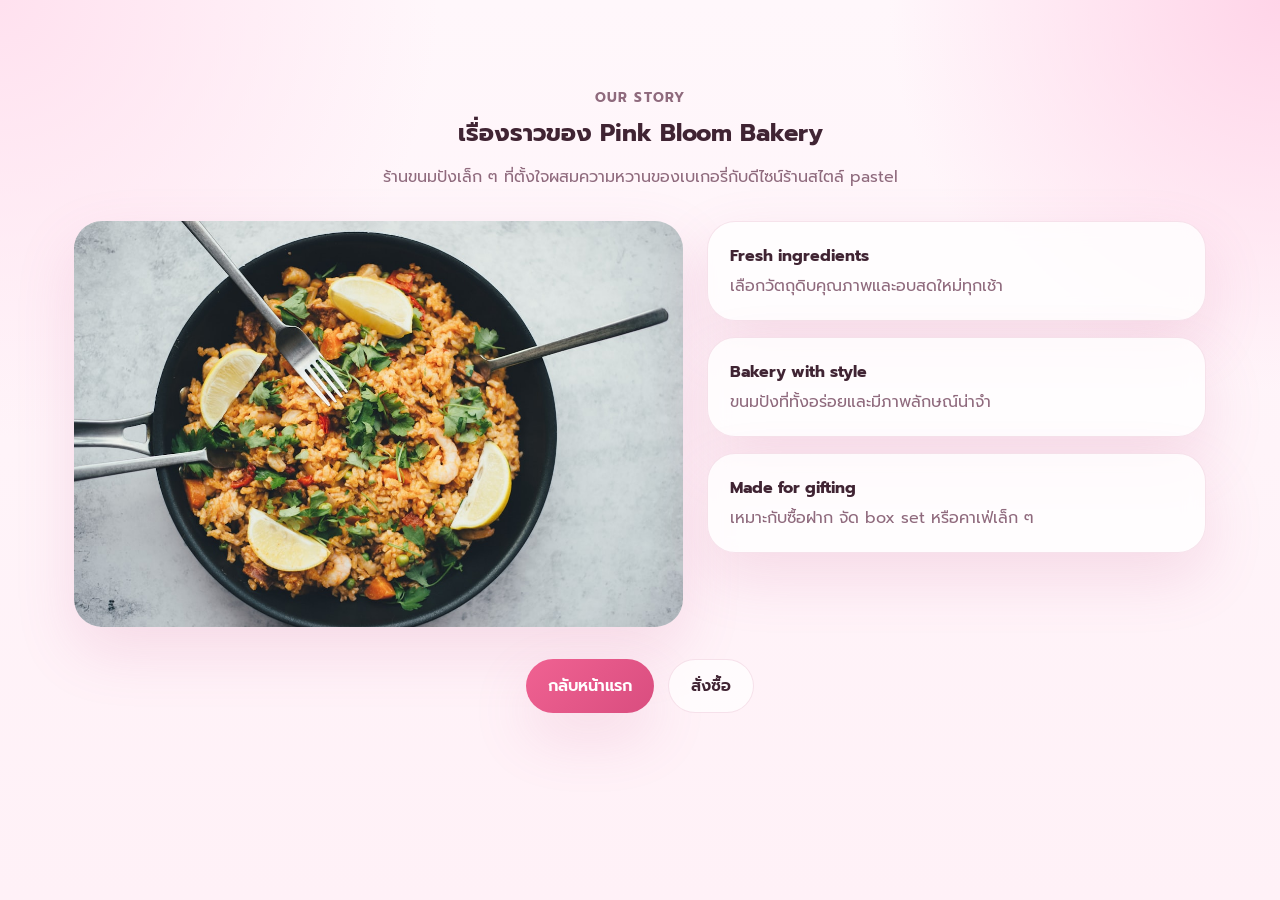
==== pages/about.html @ 3eadd6f1 "Initial bakery website" ====
<!DOCTYPE html>
<html lang="th">
  <head>
    <meta charset="UTF-8" />
    <meta name="viewport" content="width=device-width, initial-scale=1.0" />
    <title>About | Pink Bloom Bakery</title>
    <link rel="preconnect" href="https://fonts.googleapis.com" />
    <link rel="preconnect" href="https://fonts.gstatic.com" crossorigin />
    <link href="https://fonts.googleapis.com/css2?family=Prompt:wght@300;400;500;600;700&display=swap" rel="stylesheet" />
    <link rel="stylesheet" href="../assets/css/styles.css" />
  </head>
  <body>
    <main class="section inner-page">
      <div class="section-heading centered">
        <p class="eyebrow">Our story</p>
        <h2>เรื่องราวของ Pink Bloom Bakery</h2>
        <p>ร้านขนมปังเล็ก ๆ ที่ตั้งใจผสมความหวานของเบเกอรี่กับดีไซน์ร้านสไตล์ pastel</p>
      </div>

      <div class="about-layout pro-about">
        <div>
          <img class="rounded-media" src="../assets/images/bakery-shop.jpg" alt="ร้านเบเกอรี่" />
        </div>
        <div class="features">
          <div class="feature">
            <strong>Fresh ingredients</strong>
            <span>เลือกวัตถุดิบคุณภาพและอบสดใหม่ทุกเช้า</span>
          </div>
          <div class="feature">
            <strong>Bakery with style</strong>
            <span>ขนมปังที่ทั้งอร่อยและมีภาพลักษณ์น่าจำ</span>
          </div>
          <div class="feature">
            <strong>Made for gifting</strong>
            <span>เหมาะกับซื้อฝาก จัด box set หรือคาเฟ่เล็ก ๆ</span>
          </div>
        </div>
      </div>

      <div class="hero-actions" style="justify-content:center; margin-top: 32px;">
        <a class="btn btn-primary" href="../index.html">กลับหน้าแรก</a>
        <a class="btn btn-secondary" href="contact.html">สั่งซื้อ</a>
      </div>
    </main>
    <script src="../assets/js/script.js"></script>
  </body>
</html>
---- assets/css/styles.css ----
:root {
  --bg: #fff7fb;
  --bg-soft: #fff1f7;
  --surface: rgba(255, 255, 255, 0.78);
  --surface-strong: #ffffff;
  --text: #402433;
  --muted: #8f6a7d;
  --primary: #f06292;
  --primary-dark: #d94d7f;
  --accent: #ffd8e7;
  --accent-strong: #ffc0da;
  --border: rgba(204, 108, 150, 0.18);
  --shadow: 0 24px 60px rgba(202, 89, 140, 0.16);
}

* {
  box-sizing: border-box;
}

html {
  scroll-behavior: smooth;
}

body {
  margin: 0;
  font-family: "Prompt", sans-serif;
  color: var(--text);
  background:
    radial-gradient(circle at top left, #ffe1ef 0%, transparent 28%),
    radial-gradient(circle at top right, #ffd4e8 0%, transparent 25%),
    linear-gradient(180deg, var(--bg) 0%, var(--bg-soft) 100%);
}

img {
  display: block;
  width: 100%;
}

.product-card,
.feature,
.gallery-item,
.contact-box {
  opacity: 0;
  transform: translateY(24px);
  transition: opacity 0.7s ease, transform 0.7s ease;
}

.product-card.is-visible,
.feature.is-visible,
.gallery-item.is-visible,
.contact-box.is-visible {
  opacity: 1;
  transform: translateY(0);
}

.hero {
  padding: 24px 24px 72px;
}

.nav,
.hero-content,
.section,
.contact-box {
  max-width: 1180px;
  margin: 0 auto;
}

.nav {
  display: flex;
  align-items: center;
  justify-content: space-between;
  gap: 18px;
  margin-bottom: 42px;
  padding: 14px 18px;
  border: 1px solid var(--border);
  background: rgba(255, 255, 255, 0.64);
  backdrop-filter: blur(12px);
  border-radius: 999px;
  box-shadow: var(--shadow);
}

.brand {
  color: var(--text);
  text-decoration: none;
  font-size: 1.2rem;
  font-weight: 700;
}

.nav-links {
  display: flex;
  gap: 22px;
  flex-wrap: wrap;
}

.nav-links a,
.nav-cta {
  text-decoration: none;
  font-weight: 500;
}

.nav-links a {
  color: var(--muted);
}

.nav-cta {
  color: white;
  background: linear-gradient(135deg, var(--primary), var(--primary-dark));
  padding: 12px 18px;
  border-radius: 999px;
  box-shadow: var(--shadow);
}

.hero-content {
  display: grid;
  grid-template-columns: 1.02fr 0.98fr;
  gap: 30px;
  align-items: center;
}

.hero-text h1,
.section-heading h2,
.about-layout h2,
.contact-box h2 {
  margin: 0;
  line-height: 1.08;
}

.hero-text h1 {
  font-size: clamp(2.6rem, 4vw, 4.8rem);
  margin-bottom: 18px;
  max-width: 11ch;
}

.subtitle,
.section-heading p,
.about-layout p,
.contact-box p,
.product-content p,
.mini-offer p {
  color: var(--muted);
  line-height: 1.75;
}

.eyebrow {
  color: var(--primary-dark);
  font-size: 0.85rem;
  text-transform: uppercase;
  letter-spacing: 0.08em;
  font-weight: 700;
  margin-bottom: 12px;
}

.hero-actions,
.contact-actions {
  display: flex;
  gap: 14px;
  flex-wrap: wrap;
  margin-top: 28px;
}

.btn {
  display: inline-flex;
  align-items: center;
  justify-content: center;
  border-radius: 999px;
  padding: 14px 22px;
  text-decoration: none;
  font-weight: 600;
  transition: transform 0.2s ease, background 0.2s ease;
}

.btn-primary {
  background: linear-gradient(135deg, var(--primary), var(--primary-dark));
  color: white;
  box-shadow: var(--shadow);
}

.btn-primary:hover {
  transform: translateY(-2px);
}

.btn-secondary {
  color: var(--text);
  background: rgba(255, 255, 255, 0.7);
  border: 1px solid var(--border);
}

.hero-stats {
  display: flex;
  gap: 24px;
  flex-wrap: wrap;
  margin-top: 34px;
}

.hero-stats div {
  min-width: 120px;
}

.hero-stats strong {
  display: block;
  font-size: 1.3rem;
}

.hero-stats span {
  color: var(--muted);
  font-size: 0.95rem;
}

.hero-visual {
  display: grid;
  grid-template-columns: 1.2fr 0.85fr;
  gap: 18px;
  align-items: stretch;
}

.card-image,
.mini-card,
.mini-offer,
.product-card,
.feature,
.contact-box {
  border: 1px solid var(--border);
  background: var(--surface);
  backdrop-filter: blur(10px);
  box-shadow: var(--shadow);
}

.visual-main,
.mini-card,
.product-card,
.gallery-item,
.feature,
.contact-box {
  overflow: hidden;
  border-radius: 28px;
}

.visual-main {
  position: relative;
  min-height: 520px;
}

.visual-main img,
.mini-card img,
.product-card img,
.gallery-item img {
  height: 100%;
  object-fit: cover;
}

.floating-badge {
  position: absolute;
  left: 18px;
  bottom: 18px;
  background: rgba(255, 255, 255, 0.88);
  color: var(--text);
  padding: 12px 16px;
  border-radius: 999px;
  font-weight: 600;
}

.visual-side {
  display: grid;
  gap: 18px;
}

.mini-card {
  min-height: 250px;
}

.mini-offer {
  border-radius: 24px;
  padding: 24px;
  background: linear-gradient(180deg, #ffe4ef 0%, #fff7fb 100%);
}

.mini-offer span {
  color: var(--primary-dark);
  font-size: 0.9rem;
  font-weight: 700;
  text-transform: uppercase;
}

.mini-offer strong {
  display: block;
  margin-top: 8px;
  font-size: 1.8rem;
}

.section {
  padding: 72px 24px;
}

.alt {
  background: rgba(255, 216, 231, 0.28);
}

.centered {
  text-align: center;
  max-width: 760px;
}

.section-heading {
  margin: 0 auto 30px;
}

.grid.cards {
  display: grid;
  grid-template-columns: repeat(3, minmax(0, 1fr));
  gap: 22px;
}

.product-card {
  background: rgba(255, 255, 255, 0.86);
}

.product-card img {
  aspect-ratio: 4 / 3;
}

.product-content {
  padding: 22px;
}

.pill {
  display: inline-flex;
  align-items: center;
  padding: 7px 12px;
  border-radius: 999px;
  background: var(--accent);
  color: var(--primary-dark);
  font-size: 0.8rem;
  font-weight: 700;
  margin-bottom: 12px;
}

.product-content h3 {
  margin: 0 0 8px;
  font-size: 1.4rem;
}

.product-meta {
  display: flex;
  align-items: center;
  justify-content: space-between;
  gap: 12px;
  margin-top: 18px;
}

.product-meta strong {
  color: var(--primary-dark);
  font-size: 1.4rem;
}

.product-meta span {
  color: var(--muted);
  font-size: 0.92rem;
}

.about-layout {
  display: grid;
  grid-template-columns: 1.1fr 0.9fr;
  gap: 24px;
  align-items: start;
  max-width: 1180px;
  margin: 0 auto;
}

.features {
  display: grid;
  gap: 16px;
}

.feature {
  padding: 22px;
}

.feature strong {
  display: block;
  margin-bottom: 6px;
}

.feature span {
  color: var(--muted);
}

.gallery-grid {
  display: grid;
  grid-template-columns: 1.2fr 1fr 1fr;
  gap: 18px;
}

.gallery-item {
  min-height: 260px;
}

.gallery-item.tall {
  min-height: 540px;
}

.contact-box {
  display: flex;
  align-items: center;
  justify-content: space-between;
  gap: 24px;
  padding: 30px;
}

@media (max-width: 980px) {
  .nav,
  .hero-content,
  .hero-visual,
  .about-layout,
  .grid.cards,
  .gallery-grid,
  .contact-box {
    grid-template-columns: 1fr;
    flex-direction: column;
    align-items: flex-start;
  }

  .nav {
    border-radius: 28px;
  }

  .hero-text h1 {
    max-width: none;
  }

  .visual-main,
  .gallery-item.tall {
    min-height: 380px;
  }
}

 .site-footer {
  max-width: 1180px;
  margin: 0 auto 48px;
  padding: 24px;
  display: flex;
  align-items: center;
  justify-content: space-between;
  gap: 18px;
  color: var(--muted);
}

.footer-links {
  display: flex;
  gap: 18px;
  flex-wrap: wrap;
}

.footer-links a {
  color: var(--muted);
  text-decoration: none;
}

.inner-page {
  min-height: 100vh;
}

.rounded-media {
  border-radius: 28px;
  overflow: hidden;
  box-shadow: var(--shadow);
}

.nav.nav-active {
  transform: scale(1.01);
}

.contact-layout {
  display: grid;
  grid-template-columns: 0.9fr 1.1fr;
  gap: 24px;
  max-width: 980px;
  margin: 0 auto;
}

.contact-panel,
.order-form {
  border: 1px solid var(--border);
  background: rgba(255, 255, 255, 0.86);
  box-shadow: var(--shadow);
  border-radius: 28px;
  padding: 24px;
}

.order-form {
  display: grid;
  gap: 16px;
}

.order-form label {
  display: grid;
  gap: 8px;
  font-weight: 500;
}

.order-form input,
.order-form textarea {
  width: 100%;
  border: 1px solid var(--border);
  border-radius: 16px;
  padding: 14px 16px;
  font: inherit;
  background: #fff;
  color: var(--text);
}

.order-form textarea {
  resize: vertical;
}

@media (max-width: 720px) {
  .hero,
  .section {
    padding-inline: 18px;
  }

  .hero {
    padding-top: 18px;
  }

  .nav {
    padding: 16px;
  }

  .nav-links {
    gap: 14px;
  }

  .hero-text h1 {
    font-size: 2.4rem;
  }

  .hero-stats {
    gap: 16px;
  }

  .site-footer {
    padding: 18px;
    flex-direction: column;
    align-items: flex-start;
  }

  .contact-layout {
    grid-template-columns: 1fr;
  }
}
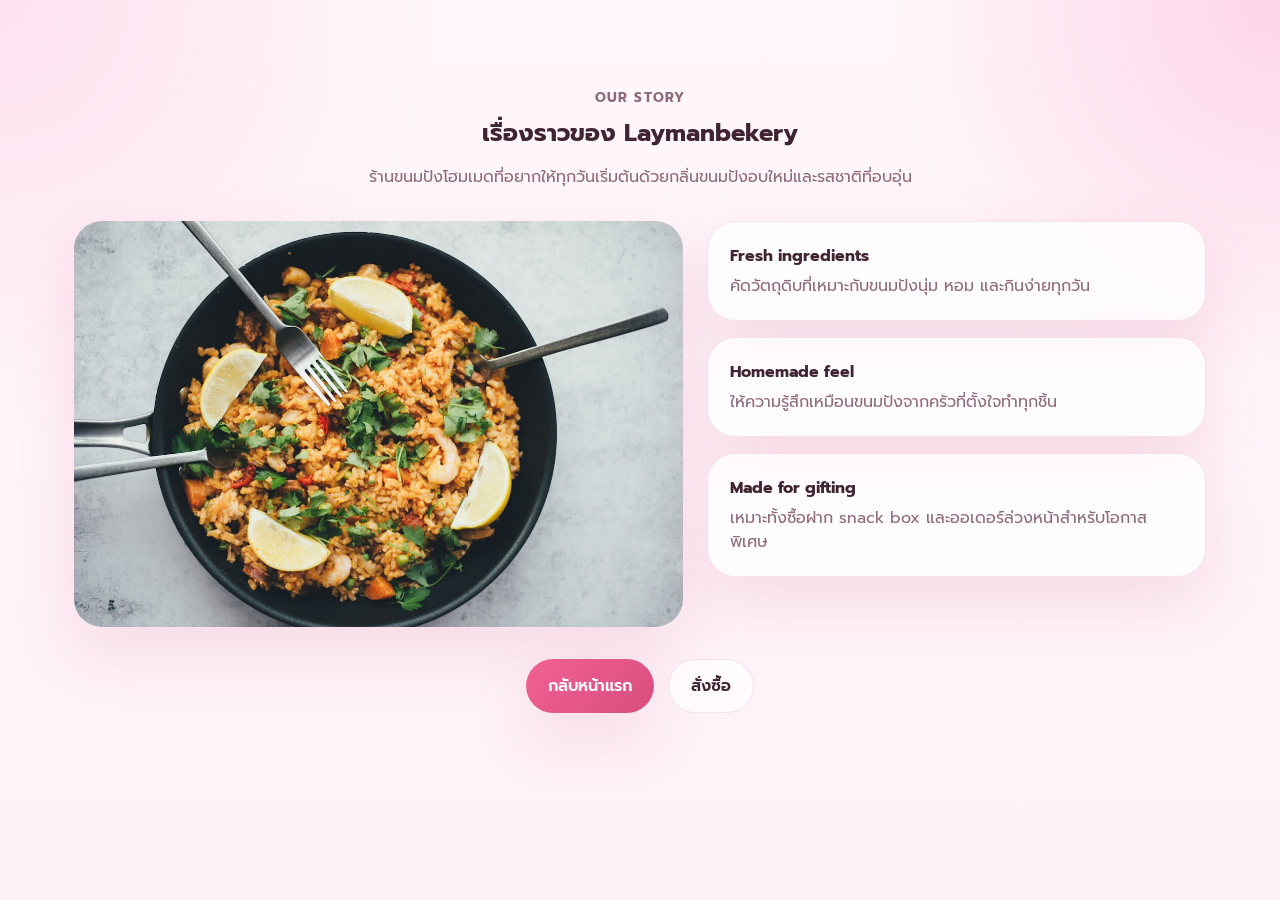
==== commit a5b4c73a: "Polish bakery branding and GitHub Pages metadata" ====
--- a/pages/about.html
+++ b/pages/about.html
@@ -3,7 +3,10 @@
   <head>
     <meta charset="UTF-8" />
     <meta name="viewport" content="width=device-width, initial-scale=1.0" />
-    <title>About | Pink Bloom Bakery</title>
+    <title>About | Laymanbekery</title>
+    <meta name="description" content="รู้จัก Laymanbekery ร้านขนมปังโฮมเมดที่อบสดใหม่ทุกวัน และตั้งใจทำขนมปังให้อร่อยทุกชิ้น" />
+    <link rel="icon" type="image/svg+xml" href="../assets/images/favicon.svg" />
+    <link rel="canonical" href="https://newkyj.github.io/laymansbekeery/pages/about.html" />
     <link rel="preconnect" href="https://fonts.googleapis.com" />
     <link rel="preconnect" href="https://fonts.gstatic.com" crossorigin />
     <link href="https://fonts.googleapis.com/css2?family=Prompt:wght@300;400;500;600;700&display=swap" rel="stylesheet" />
@@ -13,8 +16,8 @@
     <main class="section inner-page">
       <div class="section-heading centered">
         <p class="eyebrow">Our story</p>
-        <h2>เรื่องราวของ Pink Bloom Bakery</h2>
-        <p>ร้านขนมปังเล็ก ๆ ที่ตั้งใจผสมความหวานของเบเกอรี่กับดีไซน์ร้านสไตล์ pastel</p>
+        <h2>เรื่องราวของ Laymanbekery</h2>
+        <p>ร้านขนมปังโฮมเมดที่อยากให้ทุกวันเริ่มต้นด้วยกลิ่นขนมปังอบใหม่และรสชาติที่อบอุ่น</p>
       </div>
 
       <div class="about-layout pro-about">
@@ -24,15 +27,15 @@
         <div class="features">
           <div class="feature">
             <strong>Fresh ingredients</strong>
-            <span>เลือกวัตถุดิบคุณภาพและอบสดใหม่ทุกเช้า</span>
+            <span>คัดวัตถุดิบที่เหมาะกับขนมปังนุ่ม หอม และกินง่ายทุกวัน</span>
           </div>
           <div class="feature">
-            <strong>Bakery with style</strong>
-            <span>ขนมปังที่ทั้งอร่อยและมีภาพลักษณ์น่าจำ</span>
+            <strong>Homemade feel</strong>
+            <span>ให้ความรู้สึกเหมือนขนมปังจากครัวที่ตั้งใจทำทุกชิ้น</span>
           </div>
           <div class="feature">
             <strong>Made for gifting</strong>
-            <span>เหมาะกับซื้อฝาก จัด box set หรือคาเฟ่เล็ก ๆ</span>
+            <span>เหมาะทั้งซื้อฝาก snack box และออเดอร์ล่วงหน้าสำหรับโอกาสพิเศษ</span>
           </div>
         </div>
       </div>
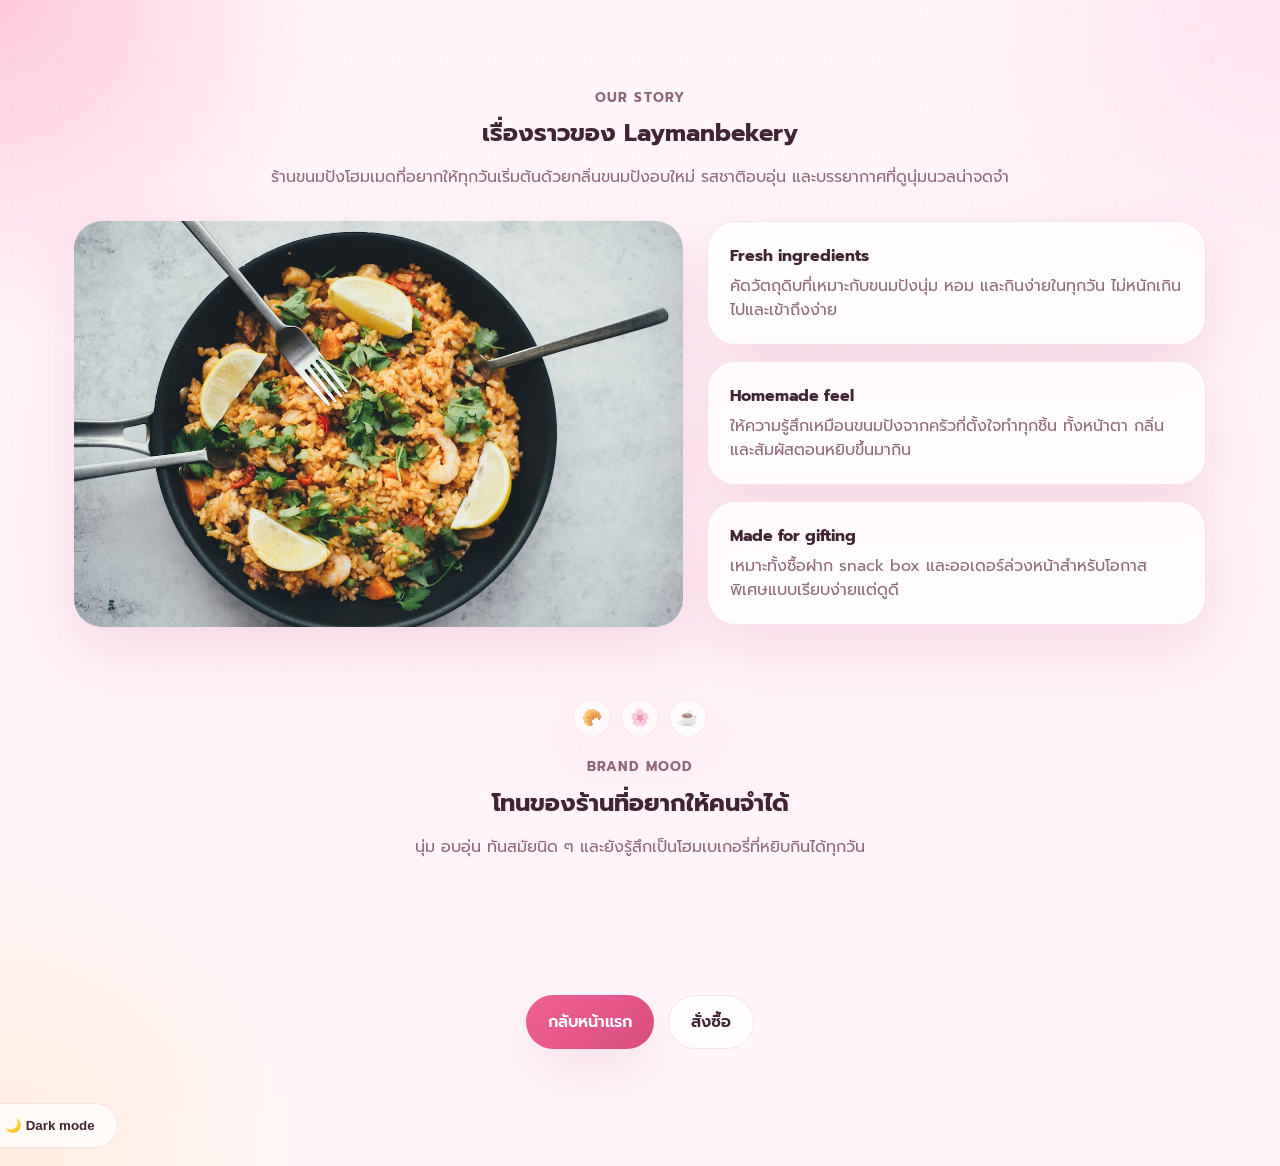
==== commit f00a84c1: "Final polish mobile nav and site consistency" ====
--- a/pages/about.html
+++ b/pages/about.html
@@ -13,38 +13,55 @@
     <link rel="stylesheet" href="../assets/css/styles.css" />
   </head>
   <body>
+    <div class="page-loader" data-page-loader>
+      <div class="page-loader-mark">🥐</div>
+      <p>Laymanbekery กำลังอุ่นเตาอบ...</p>
+    </div>
+
     <main class="section inner-page">
       <div class="section-heading centered">
         <p class="eyebrow">Our story</p>
         <h2>เรื่องราวของ Laymanbekery</h2>
-        <p>ร้านขนมปังโฮมเมดที่อยากให้ทุกวันเริ่มต้นด้วยกลิ่นขนมปังอบใหม่และรสชาติที่อบอุ่น</p>
+        <p>ร้านขนมปังโฮมเมดที่อยากให้ทุกวันเริ่มต้นด้วยกลิ่นขนมปังอบใหม่ รสชาติอบอุ่น และบรรยากาศที่ดูนุ่มนวลน่าจดจำ</p>
       </div>
 
-      <div class="about-layout pro-about">
+      <div class="about-layout pro-about about-story-grid">
         <div>
-          <img class="rounded-media" src="../assets/images/bakery-shop.jpg" alt="ร้านเบเกอรี่" />
+          <img class="rounded-media" src="../assets/images/bakery-shop.jpg" alt="ร้านเบเกอรี่ Laymanbekery" />
         </div>
         <div class="features">
           <div class="feature">
             <strong>Fresh ingredients</strong>
-            <span>คัดวัตถุดิบที่เหมาะกับขนมปังนุ่ม หอม และกินง่ายทุกวัน</span>
+            <span>คัดวัตถุดิบที่เหมาะกับขนมปังนุ่ม หอม และกินง่ายในทุกวัน ไม่หนักเกินไปและเข้าถึงง่าย</span>
           </div>
           <div class="feature">
             <strong>Homemade feel</strong>
-            <span>ให้ความรู้สึกเหมือนขนมปังจากครัวที่ตั้งใจทำทุกชิ้น</span>
+            <span>ให้ความรู้สึกเหมือนขนมปังจากครัวที่ตั้งใจทำทุกชิ้น ทั้งหน้าตา กลิ่น และสัมผัสตอนหยิบขึ้นมากิน</span>
           </div>
           <div class="feature">
             <strong>Made for gifting</strong>
-            <span>เหมาะทั้งซื้อฝาก snack box และออเดอร์ล่วงหน้าสำหรับโอกาสพิเศษ</span>
+            <span>เหมาะทั้งซื้อฝาก snack box และออเดอร์ล่วงหน้าสำหรับโอกาสพิเศษแบบเรียบง่ายแต่ดูดี</span>
           </div>
         </div>
       </div>
 
+      <section class="section section-compact">
+        <div class="section-decor section-decor-center">
+          <span>🥐</span><span>🌸</span><span>☕</span>
+        </div>
+        <div class="section-heading centered">
+          <p class="eyebrow">Brand mood</p>
+          <h2>โทนของร้านที่อยากให้คนจำได้</h2>
+          <p>นุ่ม อบอุ่น ทันสมัยนิด ๆ และยังรู้สึกเป็นโฮมเบเกอรี่ที่หยิบกินได้ทุกวัน</p>
+        </div>
+      </section>
+
       <div class="hero-actions" style="justify-content:center; margin-top: 32px;">
-        <a class="btn btn-primary" href="../index.html">กลับหน้าแรก</a>
+        <a class="btn btn-primary pulse-on-hover" href="../index.html">กลับหน้าแรก</a>
         <a class="btn btn-secondary" href="contact.html">สั่งซื้อ</a>
       </div>
     </main>
+    <button class="btn btn-secondary theme-toggle" type="button" data-theme-toggle>🌙 Dark mode</button>
     <script src="../assets/js/script.js"></script>
   </body>
 </html>
--- a/assets/css/styles.css
+++ b/assets/css/styles.css
@@ -11,540 +11,879 @@
   --accent-strong: #ffc0da;
   --border: rgba(204, 108, 150, 0.18);
   --shadow: 0 24px 60px rgba(202, 89, 140, 0.16);
-}
-
-* {
-  box-sizing: border-box;
-}
-
-html {
-  scroll-behavior: smooth;
-}
-
+  --shadow-hover: 0 28px 70px rgba(202, 89, 140, 0.24);
+}
+
+html[data-theme='dark'] {
+  --bg: #1d1420;
+  --bg-soft: #25182a;
+  --surface: rgba(34, 23, 38, 0.86);
+  --surface-strong: #2a1b2f;
+  --text: #fff4fb;
+  --muted: #d7bdd0;
+  --primary: #ff7bab;
+  --primary-dark: #ff4f94;
+  --accent: rgba(255, 123, 171, 0.18);
+  --accent-strong: rgba(255, 123, 171, 0.3);
+  --border: rgba(255, 175, 208, 0.18);
+  --shadow: 0 24px 60px rgba(0, 0, 0, 0.34);
+  --shadow-hover: 0 28px 70px rgba(0, 0, 0, 0.44);
+}
+
+* { box-sizing: border-box; }
+html { scroll-behavior: smooth; }
 body {
   margin: 0;
   font-family: "Prompt", sans-serif;
   color: var(--text);
   background:
-    radial-gradient(circle at top left, #ffe1ef 0%, transparent 28%),
-    radial-gradient(circle at top right, #ffd4e8 0%, transparent 25%),
-    linear-gradient(180deg, var(--bg) 0%, var(--bg-soft) 100%);
-}
-
-img {
-  display: block;
-  width: 100%;
-}
-
-.product-card,
-.feature,
-.gallery-item,
-.contact-box {
+    radial-gradient(circle at top left, rgba(255, 199, 219, 0.95) 0%, transparent 20%),
+    radial-gradient(circle at top right, rgba(255, 223, 238, 0.9) 0%, transparent 22%),
+    radial-gradient(circle at bottom left, rgba(255, 230, 198, 0.55) 0%, transparent 20%),
+    linear-gradient(180deg, var(--bg) 0%, var(--bg-soft) 45%, var(--bg) 100%);
+  position: relative;
+  overflow-x: hidden;
+}
+html[data-theme='dark'] body {
+  background:
+    radial-gradient(circle at top left, rgba(255, 90, 156, 0.16) 0%, transparent 24%),
+    radial-gradient(circle at top right, rgba(255, 211, 232, 0.08) 0%, transparent 24%),
+    radial-gradient(circle at bottom left, rgba(255, 188, 120, 0.07) 0%, transparent 22%),
+    linear-gradient(180deg, #1b121d 0%, #241629 50%, #1a111d 100%);
+}
+body::before {
+  content: '';
+  position: fixed;
+  inset: 0;
+  pointer-events: none;
+  background-image:
+    radial-gradient(circle at 12px 12px, rgba(240, 98, 146, 0.12) 2px, transparent 2.2px),
+    radial-gradient(circle at 26px 26px, rgba(255, 194, 216, 0.35) 2px, transparent 2.2px);
+  background-size: 48px 48px, 64px 64px;
+  mask-image: linear-gradient(180deg, rgba(0,0,0,0.4), rgba(0,0,0,0.08));
+  opacity: 0.65;
+}
+img { display: block; width: 100%; }
+
+.bg-breads {
+  position: fixed;
+  width: 120px;
+  height: 120px;
+  border-radius: 28px;
+  background: rgba(255, 255, 255, 0.4);
+  backdrop-filter: blur(8px);
+  border: 1px solid rgba(255, 255, 255, 0.45);
+  box-shadow: var(--shadow);
+  pointer-events: none;
+  opacity: 0.85;
+  z-index: 0;
+  animation: floatBread 8s ease-in-out infinite;
+}
+.bg-breads::before,
+.bg-breads::after {
+  content: '🍞';
+  position: absolute;
+  font-size: 2rem;
+}
+.bg-breads::before { left: 18px; top: 14px; }
+.bg-breads::after { right: 14px; bottom: 10px; transform: rotate(12deg); }
+.bg-breads-a { top: 80px; left: -22px; transform: rotate(-10deg); }
+.bg-breads-b { top: 240px; right: -30px; transform: rotate(14deg); animation-delay: 1.5s; }
+.bg-breads-c { bottom: 120px; left: 10px; transform: rotate(8deg); animation-delay: 3s; }
+body > *:not(.bg-breads):not(.page-loader) { position: relative; z-index: 1; }
+
+.page-loader {
+  position: fixed;
+  inset: 0;
+  z-index: 100;
+  display: grid;
+  place-items: center;
+  gap: 10px;
+  background: rgba(255, 247, 251, 0.94);
+  color: var(--text);
+  transition: opacity 0.35s ease, visibility 0.35s ease;
+}
+.page-loader-mark {
+  font-size: 2.8rem;
+  animation: loaderHop 1s ease-in-out infinite;
+}
+.page-loader.is-hidden {
+  opacity: 0;
+  visibility: hidden;
+}
+html[data-theme='dark'] .page-loader {
+  background: rgba(27, 18, 29, 0.95);
+}
+
+.product-card, .feature, .gallery-item, .contact-box, .menu-item, .cart-panel, .cart-demo, .contact-panel, .order-form {
   opacity: 0;
   transform: translateY(24px);
-  transition: opacity 0.7s ease, transform 0.7s ease;
-}
-
-.product-card.is-visible,
-.feature.is-visible,
-.gallery-item.is-visible,
-.contact-box.is-visible {
+  transition: opacity 0.7s ease, transform 0.7s ease, box-shadow 0.2s ease, border-color 0.2s ease;
+}
+.product-card.is-visible, .feature.is-visible, .gallery-item.is-visible, .contact-box.is-visible, .menu-item.is-visible, .cart-panel.is-visible, .cart-demo.is-visible, .contact-panel.is-visible, .order-form.is-visible {
   opacity: 1;
   transform: translateY(0);
 }
-
-.hero {
-  padding: 24px 24px 72px;
-}
-
-.nav,
-.hero-content,
-.section,
-.contact-box {
-  max-width: 1180px;
-  margin: 0 auto;
-}
-
+.product-card:hover, .menu-item:hover, .feature:hover, .gallery-item:hover {
+  box-shadow: var(--shadow-hover);
+  transform: translateY(-4px);
+}
+.hero { padding: 24px 24px 72px; }
+.hero-deluxe::after {
+  content: '';
+  position: absolute;
+  top: 100px;
+  right: 8%;
+  width: 220px;
+  height: 220px;
+  border-radius: 999px;
+  background: radial-gradient(circle, rgba(255,255,255,0.75), rgba(255,255,255,0));
+  filter: blur(6px);
+  pointer-events: none;
+}
+.nav, .hero-content, .section, .contact-box, .cart-demo { max-width: 1180px; margin: 0 auto; }
 .nav {
+  display: flex; align-items: center; justify-content: space-between; gap: 18px; margin-bottom: 42px; padding: 14px 18px;
+  border: 1px solid var(--border); background: rgba(255, 255, 255, 0.64); backdrop-filter: blur(12px);
+  border-radius: 999px; box-shadow: var(--shadow);
+}
+html[data-theme='dark'] .nav,
+html[data-theme='dark'] .brand-logo-mark,
+html[data-theme='dark'] .hero-kicker,
+html[data-theme='dark'] .hero-badges span,
+html[data-theme='dark'] .hero-tagline,
+html[data-theme='dark'] .section-decor span,
+html[data-theme='dark'] .floating-badge,
+html[data-theme='dark'] .hero-photo-chip,
+html[data-theme='dark'] .logo-caption,
+html[data-theme='dark'] .btn-secondary,
+html[data-theme='dark'] .menu-filters button,
+html[data-theme='dark'] .cart-item-row,
+html[data-theme='dark'] .contact-cart-item,
+html[data-theme='dark'] .order-form input,
+html[data-theme='dark'] .order-form textarea,
+html[data-theme='dark'] .menu-toolbar input,
+html[data-theme='dark'] .nutrition-dialog,
+html[data-theme='dark'] .nutrition-grid div {
+  background: rgba(37, 24, 42, 0.88);
+  color: var(--text);
+}
+.brand { color: var(--text); text-decoration: none; font-size: 1.2rem; font-weight: 700; }
+.brand-logo {
+  display: inline-flex;
+  align-items: center;
+  gap: 12px;
+}
+.brand-logo-mark {
+  width: 52px;
+  height: 52px;
+  border-radius: 18px;
+  padding: 6px;
+  background: linear-gradient(180deg, rgba(255,255,255,0.95), rgba(255,233,242,0.95));
+  border: 1px solid var(--border);
+  box-shadow: var(--shadow);
+  display: grid;
+  place-items: center;
+}
+.brand-logo-mark img {
+  width: 100%;
+  height: 100%;
+  object-fit: contain;
+}
+.brand-logo-text {
+  display: grid;
+  line-height: 1.05;
+}
+.brand-logo-text strong {
+  font-size: 1.05rem;
+}
+.brand-logo-text small {
+  color: var(--muted);
+  font-size: 0.74rem;
+  letter-spacing: 0.06em;
+  text-transform: uppercase;
+}
+.nav-links { display: flex; gap: 22px; flex-wrap: wrap; }
+.nav-toggle {
+  display: none;
+  width: 48px;
+  height: 48px;
+  border-radius: 16px;
+  border: 1px solid var(--border);
+  background: rgba(255,255,255,0.7);
+  align-items: center;
+  justify-content: center;
+  flex-direction: column;
+  gap: 5px;
+}
+.nav-toggle span {
+  width: 18px;
+  height: 2px;
+  border-radius: 999px;
+  background: var(--text);
+  transition: transform 0.2s ease, opacity 0.2s ease;
+}
+.nav.is-open .nav-toggle span:nth-child(1) { transform: translateY(7px) rotate(45deg); }
+.nav.is-open .nav-toggle span:nth-child(2) { opacity: 0; }
+.nav.is-open .nav-toggle span:nth-child(3) { transform: translateY(-7px) rotate(-45deg); }
+.nav-links a, .nav-cta, .footer-links a { text-decoration: none; font-weight: 500; }
+.nav-links a { color: var(--muted); }
+.nav-cta {
+  color: white; background: linear-gradient(135deg, var(--primary), var(--primary-dark)); padding: 12px 18px; border-radius: 999px; box-shadow: var(--shadow);
+}
+.hero-content { display: grid; grid-template-columns: 1.02fr 0.98fr; gap: 30px; align-items: center; }
+.hero-text h1, .section-heading h2, .about-layout h2, .contact-box h2, .cart-copy h3 { margin: 0; line-height: 1.08; }
+.hero-text h1 { font-size: clamp(2.6rem, 4vw, 4.8rem); margin-bottom: 18px; max-width: 11ch; }
+.subtitle, .section-heading p, .about-layout p, .contact-box p, .product-content p, .mini-offer p, .menu-toolbar input, .cart-copy p, .contact-panel p { color: var(--muted); line-height: 1.75; }
+.eyebrow {
+  color: var(--primary-dark); font-size: 0.85rem; text-transform: uppercase; letter-spacing: 0.08em; font-weight: 700; margin-bottom: 12px;
+}
+.hero-kicker {
+  display: inline-flex;
+  align-items: center;
+  gap: 10px;
+  padding: 10px 14px;
+  border-radius: 999px;
+  background: rgba(255, 255, 255, 0.7);
+  border: 1px solid var(--border);
+  box-shadow: var(--shadow);
+  font-weight: 600;
+  margin-bottom: 14px;
+}
+.hero-story {
+  position: relative;
+}
+.hero-title-stack {
+  display: grid;
+  gap: 12px;
+}
+.hero-tagline {
+  display: inline-flex;
+  width: fit-content;
+  padding: 8px 14px;
+  border-radius: 999px;
+  background: rgba(255, 216, 231, 0.55);
+  color: var(--primary-dark);
+  font-weight: 700;
+}
+.hero-animated-title {
+  display: grid;
+  gap: 4px;
+  max-width: 12ch;
+}
+.hero-animated-title span {
+  display: inline-block;
+  opacity: 0;
+  transform: translateY(18px);
+  animation: heroLineReveal 0.8s ease forwards;
+  animation-delay: var(--line-delay, 0ms);
+}
+.hero-badges {
   display: flex;
+  gap: 10px;
+  flex-wrap: wrap;
+  margin-top: 16px;
+}
+.hero-badges span {
+  display: inline-flex;
+  align-items: center;
+  padding: 8px 12px;
+  border-radius: 999px;
+  background: rgba(255, 255, 255, 0.7);
+  border: 1px solid var(--border);
+  font-size: 0.9rem;
+  font-weight: 600;
+}
+.hero-actions, .contact-actions { display: flex; gap: 14px; flex-wrap: wrap; margin-top: 28px; }
+.btn {
+  display: inline-flex; align-items: center; justify-content: center; border-radius: 999px; padding: 14px 22px; text-decoration: none; font-weight: 600;
+  transition: transform 0.2s ease, background 0.2s ease, box-shadow 0.2s ease;
+  border: 0;
+  cursor: pointer;
+}
+.btn-primary { background: linear-gradient(135deg, var(--primary), var(--primary-dark)); color: white; box-shadow: var(--shadow); }
+.btn-primary:hover { transform: translateY(-2px); }
+.btn-secondary { color: var(--text); background: rgba(255, 255, 255, 0.7); border: 1px solid var(--border); }
+.btn-cart {
+  padding: 10px 16px;
+  background: #fff0f6;
+  color: var(--primary-dark);
+  border: 1px solid var(--border);
+  box-shadow: none;
+}
+.btn-cart.is-added {
+  background: linear-gradient(135deg, var(--primary), var(--primary-dark));
+  color: #fff;
+}
+.micro-bump {
+  animation: microBump 0.45s ease;
+}
+.pulse-on-hover:hover {
+  animation: subtlePulse 0.7s ease;
+}
+.theme-toggle {
+  position: fixed;
+  right: 18px;
+  bottom: 18px;
+  z-index: 40;
+}
+.hero-stats { display: flex; gap: 24px; flex-wrap: wrap; margin-top: 34px; }
+.hero-stats div { min-width: 120px; }
+.hero-stats strong { display: block; font-size: 1.3rem; }
+.hero-stats span { color: var(--muted); font-size: 0.95rem; }
+.hero-visual { display: grid; grid-template-columns: 1.2fr 0.85fr; gap: 18px; align-items: stretch; }
+.card-image, .mini-card, .mini-offer, .product-card, .feature, .contact-box, .menu-item, .menu-toolbar, .menu-stats, .menu-note, .cart-panel, .cart-demo, .contact-panel, .order-form { border: 1px solid var(--border); background: var(--surface); backdrop-filter: blur(10px); box-shadow: var(--shadow); }
+.visual-main, .mini-card, .product-card, .gallery-item, .feature, .contact-box, .menu-item, .cart-panel, .contact-panel, .order-form { overflow: hidden; border-radius: 28px; }
+.visual-main { position: relative; min-height: 520px; }
+.visual-main img, .mini-card img, .product-card img, .gallery-item img { height: 100%; object-fit: cover; }
+.floating-badge {
+  position: absolute; left: 18px; bottom: 18px; background: rgba(255, 255, 255, 0.88); color: var(--text);
+  padding: 12px 16px; border-radius: 999px; font-weight: 600; box-shadow: var(--shadow);
+}
+.hero-photo-chip {
+  position: absolute;
+  right: 18px;
+  padding: 10px 14px;
+  border-radius: 999px;
+  background: rgba(255,255,255,0.88);
+  box-shadow: var(--shadow);
+  font-weight: 600;
+}
+.hero-photo-chip-top { top: 18px; }
+.hero-photo-chip-bottom { bottom: 70px; }
+.visual-side { display: grid; gap: 18px; }
+.mini-card { min-height: 250px; }
+.mascot-card {
+  display: grid;
+  place-items: center;
+  padding: 14px;
+  background: linear-gradient(180deg, #fff7fb 0%, #ffe9f2 100%);
+  position: relative;
+  isolation: isolate;
+}
+html[data-theme='dark'] .mascot-card,
+html[data-theme='dark'] .mini-offer {
+  background: linear-gradient(180deg, rgba(42, 27, 47, 0.98) 0%, rgba(54, 34, 60, 0.95) 100%);
+}
+.mascot-card img {
+  max-width: 100%;
+  height: auto;
+  animation: mascotBounce 3.2s ease-in-out infinite;
+  transform-origin: center bottom;
+  z-index: 2;
+}
+.mascot-logo-showcase img {
+  width: min(82%, 230px);
+}
+.mascot-orbit {
+  position: absolute;
+  border-radius: 999px;
+  border: 1px dashed rgba(240, 98, 146, 0.25);
+  z-index: 1;
+  animation: orbitSpin 12s linear infinite;
+}
+.orbit-a {
+  width: 220px;
+  height: 220px;
+}
+.orbit-b {
+  width: 150px;
+  height: 150px;
+  animation-direction: reverse;
+  animation-duration: 9s;
+}
+.logo-caption {
+  position: absolute;
+  left: 16px;
+  bottom: 16px;
+  padding: 10px 14px;
+  border-radius: 18px;
+  background: rgba(255,255,255,0.86);
+  box-shadow: var(--shadow);
+  z-index: 2;
+}
+.logo-caption strong,
+.logo-caption span {
+  display: block;
+}
+.logo-caption span {
+  color: var(--muted);
+  font-size: 0.88rem;
+}
+.mini-offer { border-radius: 24px; padding: 24px; background: linear-gradient(180deg, #ffe4ef 0%, #fff7fb 100%); }
+.mini-offer span { color: var(--primary-dark); font-size: 0.9rem; font-weight: 700; text-transform: uppercase; }
+.mini-offer strong { display: block; margin-top: 8px; font-size: 1.8rem; }
+.section { padding: 72px 24px; }
+.alt { background: rgba(255, 216, 231, 0.28); }
+.centered { text-align: center; max-width: 760px; }
+.section-heading { margin: 0 auto 30px; }
+.section-decor {
+  display: flex;
+  gap: 10px;
+  align-items: center;
+  justify-content: center;
+  margin-bottom: 18px;
+  opacity: 0.75;
+  flex-wrap: wrap;
+}
+.section-decor span {
+  width: 38px;
+  height: 38px;
+  display: inline-grid;
+  place-items: center;
+  border-radius: 999px;
+  background: rgba(255,255,255,0.72);
+  border: 1px solid var(--border);
+  box-shadow: var(--shadow);
+}
+.section-decor-right { justify-content: flex-end; }
+.section-decor-center { justify-content: center; }
+.grid.cards { display: grid; grid-template-columns: repeat(3, minmax(0, 1fr)); gap: 22px; }
+.product-card { background: rgba(255, 255, 255, 0.86); }
+.product-card img { aspect-ratio: 4 / 3; }
+.product-content { padding: 22px; }
+.pill { display: inline-flex; align-items: center; padding: 7px 12px; border-radius: 999px; background: var(--accent); color: var(--primary-dark); font-size: 0.8rem; font-weight: 700; margin-bottom: 12px; }
+.menu-card-topline {
+  display: flex;
   align-items: center;
   justify-content: space-between;
-  gap: 18px;
-  margin-bottom: 42px;
-  padding: 14px 18px;
-  border: 1px solid var(--border);
-  background: rgba(255, 255, 255, 0.64);
-  backdrop-filter: blur(12px);
-  border-radius: 999px;
-  box-shadow: var(--shadow);
-}
-
-.brand {
-  color: var(--text);
-  text-decoration: none;
-  font-size: 1.2rem;
+  gap: 10px;
+  flex-wrap: wrap;
+}
+.menu-badge {
+  display: inline-flex;
+  align-items: center;
+  padding: 7px 12px;
+  border-radius: 999px;
+  font-size: 0.78rem;
   font-weight: 700;
 }
-
-.nav-links {
+.menu-badge.best { background: rgba(255, 205, 87, 0.2); color: #a86a00; }
+.menu-badge.promo { background: rgba(240, 98, 146, 0.15); color: var(--primary-dark); }
+.menu-badge.signature { background: rgba(122, 92, 255, 0.14); color: #6c50d6; }
+.menu-badge.new { background: rgba(71, 182, 128, 0.14); color: #257b4d; }
+.menu-badge.healthy { background: rgba(76, 175, 80, 0.14); color: #2e7d32; }
+.product-content h3 { margin: 0 0 8px; font-size: 1.4rem; }
+.product-meta { display: flex; align-items: center; justify-content: space-between; gap: 12px; margin-top: 18px; }
+.product-meta strong { color: var(--primary-dark); font-size: 1.4rem; }
+.product-meta span { color: var(--muted); font-size: 0.92rem; }
+.about-layout { display: grid; grid-template-columns: 1.1fr 0.9fr; gap: 24px; align-items: start; max-width: 1180px; margin: 0 auto; }
+.features { display: grid; gap: 16px; }
+.feature { padding: 22px; }
+.feature strong { display: block; margin-bottom: 6px; }
+.feature span { color: var(--muted); }
+.gallery-grid { display: grid; grid-template-columns: 1.2fr 1fr 1fr; gap: 18px; }
+.gallery-item { min-height: 260px; }
+.gallery-item.tall { min-height: 540px; }
+.contact-box { display: flex; align-items: center; justify-content: space-between; gap: 24px; padding: 30px; }
+.site-footer {
+  max-width: 1180px; margin: 0 auto 48px; padding: 24px; display: flex; align-items: center; justify-content: space-between; gap: 18px; color: var(--muted);
+}
+.footer-links { display: flex; gap: 18px; flex-wrap: wrap; }
+.footer-links a { color: var(--muted); }
+.inner-page { min-height: 100vh; }
+.rounded-media { border-radius: 28px; overflow: hidden; box-shadow: var(--shadow); }
+.nav.nav-active { transform: scale(1.01); }
+.contact-layout { display: grid; grid-template-columns: 0.9fr 1.1fr; gap: 24px; max-width: 980px; margin: 0 auto; }
+.contact-panel, .order-form { border: 1px solid var(--border); background: rgba(255, 255, 255, 0.86); box-shadow: var(--shadow); border-radius: 28px; padding: 24px; }
+.contact-cart-preview {
+  margin-top: 20px;
+  padding-top: 18px;
+  border-top: 1px dashed rgba(204, 108, 150, 0.28);
+}
+.contact-cart-list {
+  display: grid;
+  gap: 10px;
+  margin-top: 12px;
+}
+.contact-cart-item {
   display: flex;
-  gap: 22px;
-  flex-wrap: wrap;
-}
-
-.nav-links a,
-.nav-cta {
-  text-decoration: none;
-  font-weight: 500;
-}
-
-.nav-links a {
-  color: var(--muted);
-}
-
-.nav-cta {
-  color: white;
-  background: linear-gradient(135deg, var(--primary), var(--primary-dark));
-  padding: 12px 18px;
-  border-radius: 999px;
-  box-shadow: var(--shadow);
-}
-
-.hero-content {
-  display: grid;
-  grid-template-columns: 1.02fr 0.98fr;
-  gap: 30px;
-  align-items: center;
-}
-
-.hero-text h1,
-.section-heading h2,
-.about-layout h2,
-.contact-box h2 {
-  margin: 0;
-  line-height: 1.08;
-}
-
-.hero-text h1 {
-  font-size: clamp(2.6rem, 4vw, 4.8rem);
-  margin-bottom: 18px;
-  max-width: 11ch;
-}
-
-.subtitle,
-.section-heading p,
-.about-layout p,
-.contact-box p,
-.product-content p,
-.mini-offer p {
-  color: var(--muted);
-  line-height: 1.75;
-}
-
-.eyebrow {
-  color: var(--primary-dark);
-  font-size: 0.85rem;
-  text-transform: uppercase;
-  letter-spacing: 0.08em;
-  font-weight: 700;
-  margin-bottom: 12px;
-}
-
-.hero-actions,
-.contact-actions {
-  display: flex;
-  gap: 14px;
-  flex-wrap: wrap;
-  margin-top: 28px;
-}
-
-.btn {
-  display: inline-flex;
-  align-items: center;
-  justify-content: center;
-  border-radius: 999px;
-  padding: 14px 22px;
-  text-decoration: none;
-  font-weight: 600;
-  transition: transform 0.2s ease, background 0.2s ease;
-}
-
-.btn-primary {
-  background: linear-gradient(135deg, var(--primary), var(--primary-dark));
-  color: white;
-  box-shadow: var(--shadow);
-}
-
-.btn-primary:hover {
-  transform: translateY(-2px);
-}
-
-.btn-secondary {
-  color: var(--text);
-  background: rgba(255, 255, 255, 0.7);
-  border: 1px solid var(--border);
-}
-
-.hero-stats {
-  display: flex;
-  gap: 24px;
-  flex-wrap: wrap;
-  margin-top: 34px;
-}
-
-.hero-stats div {
-  min-width: 120px;
-}
-
-.hero-stats strong {
-  display: block;
-  font-size: 1.3rem;
-}
-
-.hero-stats span {
-  color: var(--muted);
-  font-size: 0.95rem;
-}
-
-.hero-visual {
-  display: grid;
-  grid-template-columns: 1.2fr 0.85fr;
-  gap: 18px;
-  align-items: stretch;
-}
-
-.card-image,
-.mini-card,
-.mini-offer,
-.product-card,
-.feature,
-.contact-box {
-  border: 1px solid var(--border);
-  background: var(--surface);
-  backdrop-filter: blur(10px);
-  box-shadow: var(--shadow);
-}
-
-.visual-main,
-.mini-card,
-.product-card,
-.gallery-item,
-.feature,
-.contact-box {
-  overflow: hidden;
-  border-radius: 28px;
-}
-
-.visual-main {
-  position: relative;
-  min-height: 520px;
-}
-
-.visual-main img,
-.mini-card img,
-.product-card img,
-.gallery-item img {
-  height: 100%;
-  object-fit: cover;
-}
-
-.floating-badge {
-  position: absolute;
-  left: 18px;
-  bottom: 18px;
-  background: rgba(255, 255, 255, 0.88);
-  color: var(--text);
-  padding: 12px 16px;
-  border-radius: 999px;
-  font-weight: 600;
-}
-
-.visual-side {
-  display: grid;
-  gap: 18px;
-}
-
-.mini-card {
-  min-height: 250px;
-}
-
-.mini-offer {
-  border-radius: 24px;
-  padding: 24px;
-  background: linear-gradient(180deg, #ffe4ef 0%, #fff7fb 100%);
-}
-
-.mini-offer span {
-  color: var(--primary-dark);
-  font-size: 0.9rem;
-  font-weight: 700;
-  text-transform: uppercase;
-}
-
-.mini-offer strong {
-  display: block;
-  margin-top: 8px;
-  font-size: 1.8rem;
-}
-
-.section {
-  padding: 72px 24px;
-}
-
-.alt {
-  background: rgba(255, 216, 231, 0.28);
-}
-
-.centered {
-  text-align: center;
-  max-width: 760px;
-}
-
-.section-heading {
-  margin: 0 auto 30px;
-}
-
-.grid.cards {
-  display: grid;
-  grid-template-columns: repeat(3, minmax(0, 1fr));
-  gap: 22px;
-}
-
-.product-card {
-  background: rgba(255, 255, 255, 0.86);
-}
-
-.product-card img {
-  aspect-ratio: 4 / 3;
-}
-
-.product-content {
-  padding: 22px;
-}
-
-.pill {
-  display: inline-flex;
-  align-items: center;
-  padding: 7px 12px;
-  border-radius: 999px;
-  background: var(--accent);
-  color: var(--primary-dark);
-  font-size: 0.8rem;
-  font-weight: 700;
-  margin-bottom: 12px;
-}
-
-.product-content h3 {
-  margin: 0 0 8px;
-  font-size: 1.4rem;
-}
-
-.product-meta {
-  display: flex;
   align-items: center;
   justify-content: space-between;
   gap: 12px;
-  margin-top: 18px;
-}
-
-.product-meta strong {
-  color: var(--primary-dark);
-  font-size: 1.4rem;
-}
-
-.product-meta span {
+  padding: 12px 14px;
+  border-radius: 16px;
+  background: #fff7fb;
+  border: 1px solid var(--border);
+}
+.contact-cart-item span {
   color: var(--muted);
   font-size: 0.92rem;
 }
-
-.about-layout {
-  display: grid;
-  grid-template-columns: 1.1fr 0.9fr;
+.order-form { display: grid; gap: 16px; }
+.order-form label { display: grid; gap: 8px; font-weight: 500; }
+.order-form input, .order-form textarea, .menu-toolbar input {
+  width: 100%; border: 1px solid var(--border); border-radius: 16px; padding: 14px 16px; font: inherit; background: #fff; color: var(--text);
+}
+.order-form textarea { resize: vertical; }
+.menu-toolbar {
+  display: grid; grid-template-columns: 1fr auto; gap: 16px; align-items: center; padding: 18px; border-radius: 24px; max-width: 1180px; margin: 0 auto 20px;
+}
+.menu-filters { display: flex; gap: 10px; flex-wrap: wrap; }
+.menu-filters button {
+  border: 1px solid var(--border); background: #fff; color: var(--text); padding: 10px 16px; border-radius: 999px; font: inherit; cursor: pointer;
+}
+.menu-filters button.is-active { background: var(--primary); color: #fff; border-color: var(--primary); }
+.menu-stats {
+  display: grid; grid-template-columns: repeat(3, 1fr); gap: 12px; padding: 16px; border-radius: 24px; max-width: 1180px; margin: 0 auto 22px;
+}
+.menu-stats div { display: grid; gap: 4px; }
+.menu-stats strong { font-size: 1.5rem; }
+.menu-note {
+  max-width: 1180px;
+  margin: 0 auto 22px;
+  padding: 16px 20px;
+  border-radius: 20px;
+}
+.menu-note p { margin: 0; color: var(--muted); }
+.menu-item { background: rgba(255, 255, 255, 0.9); }
+.menu-item.is-hidden { display: none; }
+.detail-list { display: grid; gap: 8px; margin-top: 12px; }
+.detail-list p { margin: 0; color: var(--muted); }
+.detail-list strong { color: var(--text); }
+.menu-more {
+  margin-top: 16px;
+  border: 0;
+  background: transparent;
+  color: var(--primary-dark);
+  font: inherit;
+  font-weight: 700;
+  cursor: pointer;
+  padding: 0;
+}
+.menu-actions-row {
+  display: flex;
+  align-items: center;
+  justify-content: space-between;
+  gap: 12px;
+  margin-top: 16px;
+  flex-wrap: wrap;
+}
+.cart-demo {
+  display: grid;
+  grid-template-columns: 1fr 380px;
+  gap: 22px;
+  padding: 24px;
+  border-radius: 28px;
+  margin-bottom: 28px;
+}
+.cart-copy {
+  padding: 10px 6px;
+}
+.cart-panel {
+  padding: 22px;
+  background: rgba(255,255,255,0.92);
+}
+.cart-panel-head,
+.cart-summary,
+.cart-item-row,
+.cart-cta-row {
+  display: flex;
+  align-items: center;
+  justify-content: space-between;
+  gap: 12px;
+}
+.cart-panel-head {
+  margin-bottom: 16px;
+}
+.cart-panel-head span,
+.cart-item-row span {
+  color: var(--muted);
+  font-size: 0.92rem;
+}
+.cart-items {
+  display: grid;
+  gap: 12px;
+  margin-bottom: 18px;
+}
+.cart-empty {
+  margin: 0;
+  color: var(--muted);
+}
+.cart-item-row {
+  padding: 12px 14px;
+  border-radius: 18px;
+  background: #fff7fb;
+  border: 1px solid var(--border);
+}
+.cart-item-row div {
+  display: grid;
+}
+.cart-summary {
+  margin-top: 10px;
+  padding-top: 16px;
+  border-top: 1px dashed rgba(204, 108, 150, 0.28);
+}
+.cart-summary div {
+  display: grid;
+  gap: 4px;
+}
+.cart-cta-row {
+  margin-top: 18px;
+  flex-wrap: wrap;
+}
+.cart-checkout,
+.cart-link {
+  flex: 1;
+}
+.nutrition-modal[hidden] { display: none; }
+.nutrition-modal {
+  position: fixed;
+  inset: 0;
+  z-index: 50;
+  display: grid;
+  place-items: center;
+}
+.nutrition-backdrop {
+  position: absolute;
+  inset: 0;
+  background: rgba(36, 18, 29, 0.5);
+  backdrop-filter: blur(6px);
+}
+.nutrition-dialog {
+  position: relative;
+  width: min(92vw, 640px);
+  background: #fff;
+  border-radius: 28px;
+  padding: 28px;
+  box-shadow: var(--shadow-hover);
+  z-index: 1;
+}
+.nutrition-close {
+  position: absolute;
+  top: 14px;
+  right: 14px;
+  border: 0;
+  background: #ffe3ef;
+  color: var(--primary-dark);
+  width: 40px;
+  height: 40px;
+  border-radius: 999px;
+  font-size: 1.4rem;
+  cursor: pointer;
+}
+.nutrition-grid {
+  display: grid;
+  grid-template-columns: 1fr 1fr;
+  gap: 16px;
+  margin-top: 18px;
+}
+.nutrition-grid div {
+  padding: 16px;
+  border-radius: 18px;
+  background: #fff6fb;
+  border: 1px solid var(--border);
+}
+
+@keyframes mascotBounce {
+  0%, 100% { transform: translateY(0) rotate(0deg); }
+  25% { transform: translateY(-8px) rotate(-2deg); }
+  50% { transform: translateY(-14px) rotate(2deg); }
+  75% { transform: translateY(-6px) rotate(-1deg); }
+}
+
+@keyframes floatBread {
+  0%, 100% { transform: translateY(0) rotate(0deg); }
+  50% { transform: translateY(-12px) rotate(4deg); }
+}
+
+@keyframes heroLineReveal {
+  from {
+    opacity: 0;
+    transform: translateY(18px);
+  }
+  to {
+    opacity: 1;
+    transform: translateY(0);
+  }
+}
+
+@keyframes orbitSpin {
+  from { transform: rotate(0deg); }
+  to { transform: rotate(360deg); }
+}
+
+@keyframes loaderHop {
+  0%, 100% { transform: translateY(0); }
+  50% { transform: translateY(-10px); }
+}
+
+@keyframes microBump {
+  0% { transform: scale(1); }
+  50% { transform: scale(1.06); }
+  100% { transform: scale(1); }
+}
+
+@keyframes subtlePulse {
+  0%, 100% { transform: translateY(-2px) scale(1); }
+  50% { transform: translateY(-2px) scale(1.02); }
+}
+
+@media (max-width: 980px) {
+  .nav, .hero-content, .hero-visual, .about-layout, .grid.cards, .gallery-grid, .contact-box, .menu-toolbar, .menu-stats, .nutrition-grid, .cart-demo, .contact-layout {
+    grid-template-columns: 1fr; flex-direction: column; align-items: flex-start;
+  }
+  .nav { border-radius: 28px; }
+  .hero-text h1, .hero-animated-title { max-width: none; }
+  .visual-main, .gallery-item.tall { min-height: 380px; }
+}
+@media (max-width: 720px) {
+  .bg-breads { display: none; }
+  .hero, .section { padding-inline: 18px; }
+  .hero { padding-top: 18px; }
+  .nav {
+    padding: 16px;
+    position: relative;
+    align-items: center;
+  }
+  .nav-toggle {
+    display: inline-flex;
+  }
+  .nav-links {
+    position: absolute;
+    top: calc(100% + 12px);
+    left: 0;
+    right: 0;
+    display: none;
+    flex-direction: column;
+    gap: 10px;
+    padding: 16px;
+    border-radius: 24px;
+    background: rgba(255,255,255,0.96);
+    border: 1px solid var(--border);
+    box-shadow: var(--shadow);
+  }
+  .nav.is-open .nav-links {
+    display: flex;
+  }
+  .nav-cta {
+    display: none;
+  }
+  .hero-text h1 { font-size: 2.4rem; }
+  .hero-stats { gap: 16px; }
+  .site-footer { padding: 18px; flex-direction: column; align-items: flex-start; }
+  .contact-layout { grid-template-columns: 1fr; }
+  .menu-toolbar { padding: 16px; }
+  .brand-logo-text small { display: none; }
+  .hero-photo-chip { position: static; margin-top: 12px; display: inline-flex; }
+  .cart-demo { padding: 18px; }
+  .theme-toggle { right: 12px; bottom: 90px; }
+}
+
+.sticky-cart-bar {
+  position: fixed;
+  left: 12px;
+  right: 12px;
+  bottom: 12px;
+  z-index: 45;
+  display: none;
+  align-items: center;
+  justify-content: space-between;
+  gap: 12px;
+  padding: 14px 16px;
+  border-radius: 20px;
+  background: rgba(255,255,255,0.94);
+  border: 1px solid var(--border);
+  box-shadow: var(--shadow-hover);
+}
+.sticky-cart-bar strong,
+.sticky-cart-bar span {
+  display: block;
+}
+.sticky-cart-bar span {
+  color: var(--muted);
+}
+.sticky-cart-bar.is-visible {
+  display: flex;
+}
+html[data-theme='dark'] .sticky-cart-bar,
+html[data-theme='dark'] .checkout-item-row,
+html[data-theme='dark'] .checkout-card,
+html[data-theme='dark'] .thank-you-card {
+  background: rgba(37, 24, 42, 0.95);
+  color: var(--text);
+}
+.checkout-layout {
+  max-width: 1080px;
+  margin: 0 auto;
+  display: grid;
+  grid-template-columns: 1.15fr 0.85fr;
   gap: 24px;
-  align-items: start;
-  max-width: 1180px;
-  margin: 0 auto;
-}
-
-.features {
-  display: grid;
-  gap: 16px;
-}
-
-.feature {
-  padding: 22px;
-}
-
-.feature strong {
-  display: block;
-  margin-bottom: 6px;
-}
-
-.feature span {
-  color: var(--muted);
-}
-
-.gallery-grid {
-  display: grid;
-  grid-template-columns: 1.2fr 1fr 1fr;
-  gap: 18px;
-}
-
-.gallery-item {
-  min-height: 260px;
-}
-
-.gallery-item.tall {
-  min-height: 540px;
-}
-
-.contact-box {
-  display: flex;
-  align-items: center;
-  justify-content: space-between;
-  gap: 24px;
-  padding: 30px;
-}
-
-@media (max-width: 980px) {
-  .nav,
-  .hero-content,
-  .hero-visual,
-  .about-layout,
-  .grid.cards,
-  .gallery-grid,
-  .contact-box {
-    grid-template-columns: 1fr;
-    flex-direction: column;
-    align-items: flex-start;
-  }
-
-  .nav {
-    border-radius: 28px;
-  }
-
-  .hero-text h1 {
-    max-width: none;
-  }
-
-  .visual-main,
-  .gallery-item.tall {
-    min-height: 380px;
-  }
-}
-
- .site-footer {
-  max-width: 1180px;
-  margin: 0 auto 48px;
-  padding: 24px;
-  display: flex;
-  align-items: center;
-  justify-content: space-between;
-  gap: 18px;
-  color: var(--muted);
-}
-
-.footer-links {
-  display: flex;
-  gap: 18px;
-  flex-wrap: wrap;
-}
-
-.footer-links a {
-  color: var(--muted);
-  text-decoration: none;
-}
-
-.inner-page {
-  min-height: 100vh;
-}
-
-.rounded-media {
-  border-radius: 28px;
-  overflow: hidden;
-  box-shadow: var(--shadow);
-}
-
-.nav.nav-active {
-  transform: scale(1.01);
-}
-
-.contact-layout {
-  display: grid;
-  grid-template-columns: 0.9fr 1.1fr;
-  gap: 24px;
-  max-width: 980px;
-  margin: 0 auto;
-}
-
-.contact-panel,
-.order-form {
-  border: 1px solid var(--border);
-  background: rgba(255, 255, 255, 0.86);
+}
+.checkout-card,
+.thank-you-card {
+  border: 1px solid var(--border);
+  background: var(--surface);
   box-shadow: var(--shadow);
   border-radius: 28px;
   padding: 24px;
 }
-
-.order-form {
-  display: grid;
-  gap: 16px;
-}
-
-.order-form label {
-  display: grid;
-  gap: 8px;
-  font-weight: 500;
-}
-
-.order-form input,
-.order-form textarea {
-  width: 100%;
-  border: 1px solid var(--border);
-  border-radius: 16px;
+.checkout-list {
+  display: grid;
+  gap: 12px;
+}
+.checkout-item-row,
+.checkout-summary-line {
+  display: flex;
+  align-items: center;
+  justify-content: space-between;
+  gap: 12px;
+}
+.checkout-item-row {
   padding: 14px 16px;
-  font: inherit;
-  background: #fff;
-  color: var(--text);
-}
-
-.order-form textarea {
-  resize: vertical;
-}
-
+  border-radius: 18px;
+  border: 1px solid var(--border);
+  background: #fff7fb;
+}
+.checkout-item-row div,
+.checkout-summary-box,
+.thank-you-meta div {
+  display: grid;
+}
+.checkout-item-row span,
+.checkout-summary-line span,
+.thank-you-meta span {
+  color: var(--muted);
+}
+.checkout-summary-line {
+  padding: 10px 0;
+}
+.checkout-actions {
+  display: flex;
+  gap: 12px;
+  flex-wrap: wrap;
+  margin-top: 20px;
+}
+.thank-you-page {
+  display: grid;
+  place-items: center;
+}
+.thank-you-card {
+  max-width: 720px;
+  text-align: center;
+}
+.thank-you-icon {
+  font-size: 3rem;
+  margin-bottom: 8px;
+}
+.thank-you-meta {
+  display: grid;
+  grid-template-columns: repeat(2, minmax(0, 1fr));
+  gap: 14px;
+  margin: 24px 0;
+}
+.thank-you-meta div {
+  padding: 16px;
+  border-radius: 18px;
+  background: rgba(255,255,255,0.7);
+  border: 1px solid var(--border);
+}
 @media (max-width: 720px) {
-  .hero,
-  .section {
-    padding-inline: 18px;
-  }
-
-  .hero {
-    padding-top: 18px;
-  }
-
-  .nav {
-    padding: 16px;
-  }
-
-  .nav-links {
-    gap: 14px;
-  }
-
-  .hero-text h1 {
-    font-size: 2.4rem;
-  }
-
-  .hero-stats {
-    gap: 16px;
-  }
-
-  .site-footer {
-    padding: 18px;
-    flex-direction: column;
-    align-items: flex-start;
-  }
-
-  .contact-layout {
+  .sticky-cart-bar {
+    display: flex;
+  }
+  .checkout-layout,
+  .thank-you-meta {
     grid-template-columns: 1fr;
   }
 }
